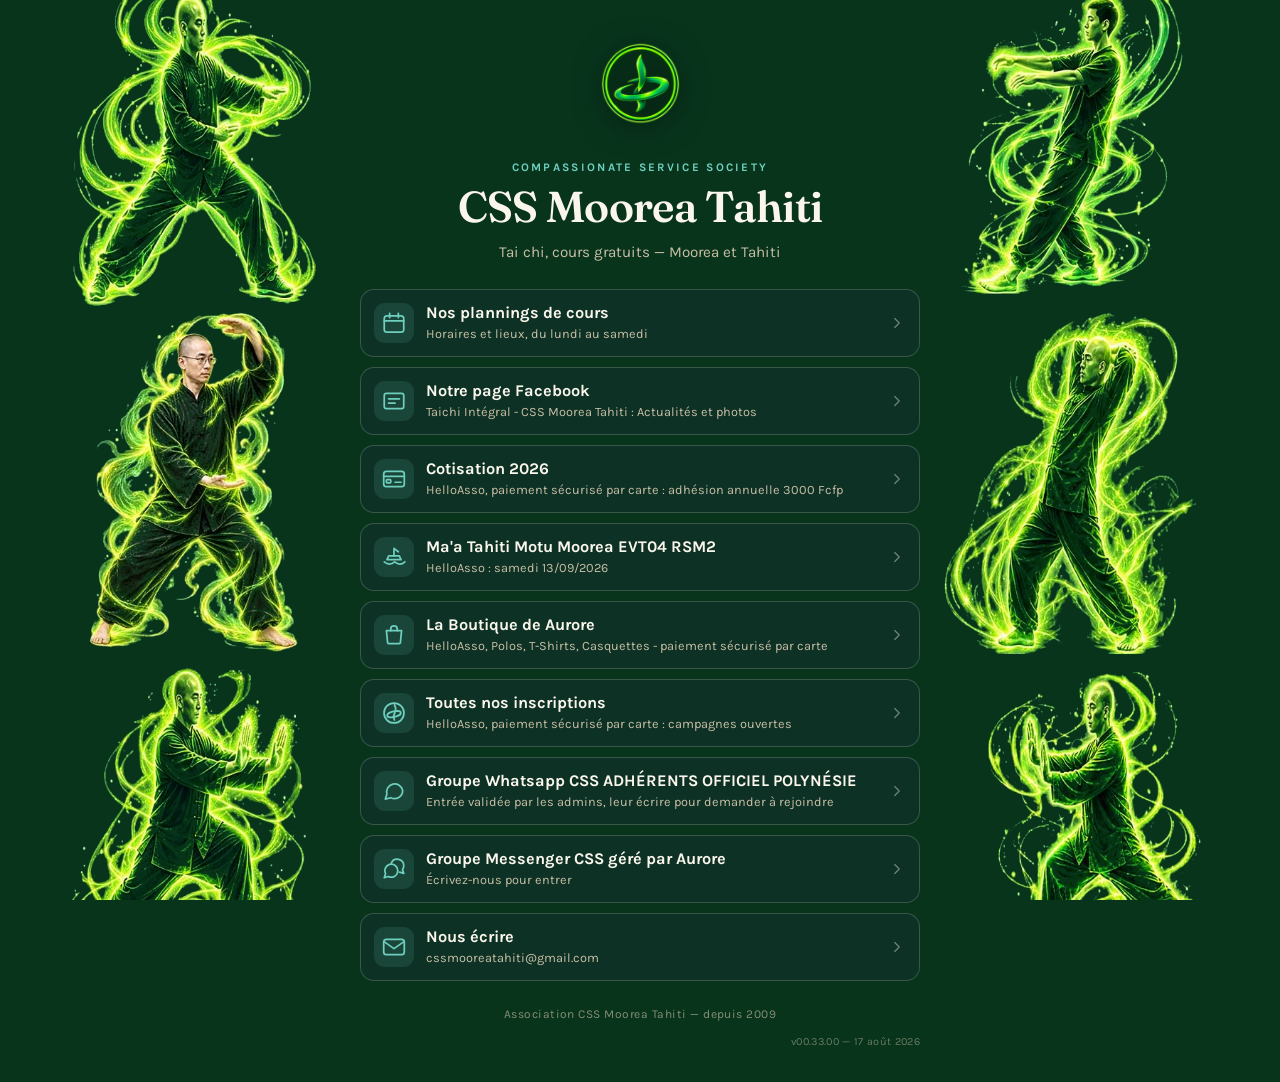
==== index.html @ 41373bb7 "Add files via upload" ====
<!DOCTYPE html>
<!-- index.html — portail CSS Moorea Tahiti — version 00.33.00 — 17 août 2026 -->
<html lang="fr">
<head>
<meta charset="utf-8">
<meta name="viewport" content="width=device-width, initial-scale=1">

<!-- Titre et description : c'est ce qui s'affiche quand quelqu'un colle
     l'adresse dans un message. Le nom du site internet n'y figure pas,
     conformément à la règle de cette page publique. -->
<title>CSS Moorea Tahiti — nos liens</title>
<meta name="description" content="Tai chi à Moorea et Tahiti : actualités, adhésion, événements et conversations de l'association.">

<!-- Polices auto-hébergées, aucun appel à un domaine tiers.
     Fraunces pour le titre : sérif contemporain à contraste doux, lu
     lentement, en accord avec la discipline. Karla pour le texte :
     grotesque à hauteur d'x généreuse, lisible en petit corps. -->
<!-- Aperçu affiché par Facebook, Messenger et WhatsApp quand l'adresse est
     collée dans un message. Ces valeurs sont écrites en dur, contrairement
     au reste des textes : les robots de ces plateformes lisent le HTML sans
     exécuter le JavaScript, un texte posé par liens.js ne serait jamais vu.
     L'adresse de l'image DOIT être absolue, une adresse relative n'est pas
     résolue par ces robots.
     L'image partage.jpg est neutre et publique : elle ne cite ni l'espace
     réservé ni le site de l'association, puisqu'un aperçu circule partout,
     y compris hors des adhérents. -->
<meta property="og:type" content="website">
<meta property="og:site_name" content="CSS Moorea Tahiti">
<meta property="og:locale" content="fr_FR">
<meta property="og:url" content="https://csstaichi.github.io/liens/">
<meta property="og:title" content="CSS Moorea Tahiti — nos liens">
<meta property="og:description" content="Tai chi, cours gratuits à Moorea et Tahiti. Actualités, adhésion, événements et conversations de l'association.">
<meta property="og:image" content="https://csstaichi.github.io/liens/assets/partage.jpg">
<meta property="og:image:width" content="1200">
<meta property="og:image:height" content="630">
<meta property="og:image:alt" content="Logo et nom de l'association CSS Moorea Tahiti">
<meta name="twitter:card" content="summary_large_image">
<meta name="twitter:title" content="CSS Moorea Tahiti — nos liens">
<meta name="twitter:description" content="Tai chi, cours gratuits à Moorea et Tahiti. Actualités, adhésion, événements et conversations de l'association.">
<meta name="twitter:image" content="https://csstaichi.github.io/liens/assets/partage.jpg">

<!-- Icône d'onglet et de raccourci sur l'écran d'accueil. -->
<link rel="icon" type="image/png" href="assets/logo.png">
<link rel="apple-touch-icon" href="assets/logo.png">

<link rel="stylesheet" href="assets/polices.css">
<link rel="stylesheet" href="styles.css">
</head>

<body>

<!-- Pavé 1 : l'image de fond, en position fixe derrière tout le reste. -->
<div class="fond"></div>

<!-- Pavé 2 : l'en-tête. Le logo de l'association est l'élément signature.
     Les attributs width et height sont posés pour que le navigateur
     réserve la place avant le chargement de l'image : sans eux, le titre
     saute vers le bas quand le logo arrive. -->
<header class="entete">

  <img class="logo" src="assets/logo.png" width="108" height="108"
       alt="Logo de l'association CSS Moorea Tahiti">

  <p class="sur-titre" data-dico="entete_sur_titre_public"></p>
  <h1 class="titre" data-dico="entete_titre"></h1>
  <p class="sous-titre" data-dico="entete_sous_titre_public"></p>
</header>

<!-- Pavé 3 : la pile de boutons. Vide dans le fichier : elle est remplie
     par liens.js à partir du jeu « publique ». -->
<main class="liens" id="liens"></main>

<!-- Pavé 4 : secours si JavaScript est désactivé. Un seul lien y est écrit
     en dur, celui de la page Facebook : c'est le point de contact de
     l'association et il ne révèle rien de réservé. -->
<noscript>
  <div class="secours">
    <span data-dico="alerte_sans_js">Cette page a besoin de JavaScript pour afficher les liens.</span><br>
    <span data-dico="alerte_sans_js_secours">Écrivez-nous sur notre page Facebook :</span><br>
    <a href="https://www.facebook.com/TaiChi.CSSMooreaTahiti">facebook.com/TaiChi.CSSMooreaTahiti</a>
  </div>
</noscript>

<!-- Pavé 5 : mention de pied de page. -->
<footer class="pied" data-dico="pied_mention"></footer>

<!-- Numéro de version, posé par liens.js depuis une valeur unique. -->
<p class="version" id="version"></p>

<!-- Pavé 6 : chargement du dictionnaire puis appel du jeu de cette page.
     Le nom du jeu est le seul réglage propre à ce fichier. -->
<script src="liens.js"></script>
<script>demarrer("publique");</script>

</body>
</html>
---- assets/polices.css ----
/* polices.css — portail CSS Moorea Tahiti — version 00.33.00 — 17 août 2026 */
/* =====================================================================
   polices.css — polices auto-hébergées
   ---------------------------------------------------------------------
   POURQUOI auto-hébergées et non appelées chez Google : la page est
   ouverte depuis Moorea et Tahiti, souvent en 4G. Un appel à un domaine
   tiers ajoute une résolution DNS et une négociation TLS avant le premier
   caractère affiché. Ici tout part du même serveur, et la page reste
   fidèle même si Google Fonts est injoignable.

   Sous-ensembles conservés : latin et latin-ext. Ils couvrent le français
   accentué et les caractères du reo tahiti. Le vietnamien a été écarté :
   il pesait sans servir.

   Karla est une police variable : un seul fichier porte les graisses 400
   à 700, d'où la plage déclarée en font-weight plutôt que deux fichiers.
   ===================================================================== */

/* Fraunces 600 — police de titre, latin étendu */
@font-face {
  font-family: 'Fraunces';
  font-style: normal;
  font-weight: 600;
  font-display: swap;
  src: url(polices/fraunces-600-latin-ext.woff2) format('woff2');
  unicode-range: U+0100-02BA, U+02BD-02C5, U+02C7-02CC, U+02CE-02D7, U+02DD-02FF, U+0304, U+0308, U+0329, U+1D00-1DBF, U+1E00-1E9F, U+1EF2-1EFF, U+2020, U+20A0-20AB, U+20AD-20C0, U+2113, U+2C60-2C7F, U+A720-A7FF;
}

/* Fraunces 600 — police de titre, latin de base */
@font-face {
  font-family: 'Fraunces';
  font-style: normal;
  font-weight: 600;
  font-display: swap;
  src: url(polices/fraunces-600-latin.woff2) format('woff2');
  unicode-range: U+0000-00FF, U+0131, U+0152-0153, U+02BB-02BC, U+02C6, U+02DA, U+02DC, U+0304, U+0308, U+0329, U+2000-206F, U+20AC, U+2122, U+2191, U+2193, U+2212, U+2215, U+FEFF, U+FFFD;
}

/* Karla variable 400–700 — police de texte, latin étendu */
@font-face {
  font-family: 'Karla';
  font-style: normal;
  font-weight: 400 700;
  font-display: swap;
  src: url(polices/karla-var-latin-ext.woff2) format('woff2');
  unicode-range: U+0100-02BA, U+02BD-02C5, U+02C7-02CC, U+02CE-02D7, U+02DD-02FF, U+0304, U+0308, U+0329, U+1D00-1DBF, U+1E00-1E9F, U+1EF2-1EFF, U+2020, U+20A0-20AB, U+20AD-20C0, U+2113, U+2C60-2C7F, U+A720-A7FF;
}

/* Karla variable 400–700 — police de texte, latin de base */
@font-face {
  font-family: 'Karla';
  font-style: normal;
  font-weight: 400 700;
  font-display: swap;
  src: url(polices/karla-var-latin.woff2) format('woff2');
  unicode-range: U+0000-00FF, U+0131, U+0152-0153, U+02BB-02BC, U+02C6, U+02DA, U+02DC, U+0304, U+0308, U+0329, U+2000-206F, U+20AC, U+2122, U+2191, U+2193, U+2212, U+2215, U+FEFF, U+FFFD;
}
---- styles.css ----
/* =====================================================================
   styles.css — portail de liens CSS Moorea Tahiti
   Version 00.33.00 — 17 août 2026
   ---------------------------------------------------------------------
   Feuille unique, partagee par index.html et adherents.html.
   Concue en priorite pour le telephone : c'est sur telephone que le lien
   sera ouvert, depuis Messenger, WhatsApp ou Facebook.
   Largeur de reference du controle de rendu : 360 px.
   ===================================================================== */


/* ---------------------------------------------------------------------
   SECTION 1 — jetons de couleur et de mesure
   Toutes les couleurs et toutes les distances du document sont declarees
   ici. Rien ailleurs ne doit contenir une valeur ecrite en dur.
   Direction retenue : eau du lagon a contre-jour. Vert d'encre pour le
   fond, turquoise pour l'accent, blanc tiare pour le texte. Le corail ne
   sert qu'a une chose : le trait du cercle de l'entete.
   --------------------------------------------------------------------- */
:root {
  --encre:        #0A1B18;   /* vert presque noir, fond et voile */
  --encre-douce:  #12312C;   /* meme famille, un cran plus clair */
  --lagon:        #0E6F66;   /* turquoise profond, bordures actives */
  --lagon-clair:  #6ECFBE;   /* turquoise clair, icones et fleches */
  --tiare:        #FAF6EC;   /* blanc casse, texte principal */
  --sable:        #C9BFA6;   /* beige, texte secondaire */
  --corail:       #D2564A;   /* accent unique, bordure du bloc de secours */
  --orange:       #E68C32;   /* état « en test », provisoire, à retirer */

  /* Couleur derrière les figurines. Redéfinie par la page ressources.
     Reprise du vert de l'image d'origine, 12-75-44, assombrie pour que le
     texte blanc reste lisible sans voile par-dessus. */
  --arriere-plan: #08341C;

  /* Seconde gamme, réservée à la page ressources. Elle sort du logo, dont
     l'anneau extérieur est bleu : le portail garde donc ses deux couleurs
     d'origine, le turquoise pour les accès de l'association, le bleu pour
     les contenus qui lui sont extérieurs. */
  --ciel:         #7FB6E8;   /* bleu clair, icônes et titres ressources */

  /* Habillage du bouton. Ces deux jetons existent pour que .lien ne porte
     pas ses couleurs en dur et reste redéfinissable. ILS DOIVENT RESTER
     DÉCLARÉS : sans eux, la règle border et la règle background de .lien
     deviennent invalides, et les boutons perdent fond et bordure. */
  --bouton-fond:  rgba(18, 49, 44, 0.62);
  --bouton-bord:  rgba(250, 246, 236, 0.18);

  /* Mesures. La hauteur de bouton est fixee a 68 px : au-dessus des 44 px
     recommandes pour le tactile, choisie plus haute parce qu'une partie des
     adherents sont ages et visent moins precisement. */
  /* Largeur de la colonne portee de 460 a 560 px a la 00.18.00.
     POURQUOI : « Groupe Whatsapp CSS Adherents OFFICIEL P.F. » fait
     43 caracteres et coupait apres « CSS », ce qui separait le nom du
     groupe en deux. A 460 px, le texte disposait de 342 px ; a 560 px il
     en a 442, mesure faite, et le titre tient sur une seule ligne. */
  --colonne:      560px;     /* largeur maximale de la colonne de contenu */
  --bouton-haut:  68px;
  --rayon:        14px;
  --marge:        18px;
}


/* ---------------------------------------------------------------------
   SECTION 2 — remise a plat et cadre general
   --------------------------------------------------------------------- */
* { box-sizing: border-box; margin: 0; padding: 0; }

html { -webkit-text-size-adjust: 100%; }

body {
  min-height: 100vh;
  min-height: 100dvh;                 /* evite le saut de barre d'URL mobile */
  font-family: "Karla", "Segoe UI", system-ui, sans-serif;
  color: var(--tiare);
  background: var(--arriere-plan);
  display: flex;
  flex-direction: column;
  align-items: center;
  padding: 28px var(--marge) 34px;
  overflow-x: hidden;
}


/* ---------------------------------------------------------------------
   SECTION 3 — l'image de fond, en deux calques superposes
   POURQUOI un element fixe plutot que background-attachment: fixed :
   iOS ignore purement et simplement background-attachment: fixed depuis
   des annees. Un div en position fixed derriere le contenu donne le meme
   resultat sur tous les telephones.
   Les deux calques sont, de bas en haut : l'image nette, puis le voile
   sombre. Il y avait un troisieme calque, une copie floue de l'image
   servant de filet de chargement, retire a la 00.09.00 sur demande.
   --------------------------------------------------------------------- */
.fond {
  position: fixed;
  inset: 0;
  z-index: -1;

  /* CALQUE 1 : l'arrière-plan, une couleur unie et rien d'autre.
     Jusqu'à la 00.16.00, le vert d'arrière-plan était CUIT dans le fichier
     image : figurines et fond ne formaient qu'un seul JPEG, il était donc
     impossible de changer l'un sans l'autre.
     Depuis la 00.17.00, les figurines sont détourées et livrées sur fond
     transparent. La couleur derrière elles est donc devenue un simple
     réglage, que chaque page peut redéfinir. */
  background-color: var(--arriere-plan);
}

/* CALQUE 1 : l'image nette. */
.fond::before {
  content: "";
  position: absolute;
  inset: 0;

  /* CALQUE 2 : les figurines seules, sur fond transparent.
     Détourage possible parce que le fond d'origine était parfaitement uni :
     mesuré à 12-75-44 sur 73,6 % des pixels, écart-type nul dans la bande
     centrale.
     Format WebP et non PNG : à qualité égale, 565 ko contre 3 167 ko.
     La bande centrale vide reste de 45 % de la largeur, le cadrage en
     largeur pleine est donc inchangé. */
  background-image: url("assets/figurines.webp");
  background-size: cover;
  background-position: center center;
}

/* Plus de calque de voile depuis la 00.17.00.
   Il assombrissait les figurines d'un tiers de noir. Il n'a plus lieu
   d'être : l'arrière-plan est maintenant une couleur choisie, assez
   sombre par elle-même pour que le texte blanc reste lisible, et les
   figurines gardent leur éclat d'origine. */


/* ---------------------------------------------------------------------
   SECTION 4 — en-tête
   L'élément signature est le logo de l'association, posé sur un disque
   clair qui lui rend le fond blanc pour lequel il a été dessiné.
   --------------------------------------------------------------------- */
.entete {
  width: 100%;
  max-width: var(--colonne);
  text-align: center;
  margin-bottom: 26px;
}

.logo {
  width: 116px;
  height: 116px;
  margin: 0 auto 16px;
  display: block;

  /* Plus de disque clair derrière le logo depuis la 00.15.00.
     POURQUOI il n'a plus lieu d'être : le logo néon porte son propre halo
     lumineux et son fond est entièrement transparent, mesuré sur le
     fichier. Le disque ajoutait deux zones blanches — la pastille et
     l'intérieur du cercle — qui écrasaient le halo au lieu de le servir. */

  /* Ombre portée douce, pour détacher le logo de l'image de fond sans
     ajouter de contour concurrent au cercle du dessin. */
  filter: drop-shadow(0 4px 14px rgba(0, 0, 0, 0.55));

  opacity: 0;
  animation: poser 0.7s cubic-bezier(0.22, 0.61, 0.36, 1) forwards;
}

@keyframes poser {
  from { opacity: 0; transform: translateY(8px) scale(0.94); }
  to   { opacity: 1; transform: translateY(0) scale(1); }
}

.sur-titre {
  font-size: 0.72rem;
  font-weight: 700;
  letter-spacing: 0.2em;
  text-transform: uppercase;
  color: var(--lagon-clair);
  margin-bottom: 10px;
}

.titre {
  font-family: "Fraunces", Georgia, serif;
  font-weight: 600;
  font-size: clamp(1.85rem, 8.5vw, 2.7rem);
  line-height: 1.08;
  letter-spacing: -0.015em;
}

.sous-titre {
  margin-top: 10px;
  font-size: 0.95rem;
  line-height: 1.45;
  color: var(--sable);
}


/* ---------------------------------------------------------------------
   SECTION 5 — la pile de boutons
   Un bouton = une ligne pleine largeur : icone, deux lignes de texte,
   chevron. Pleine largeur parce que c'est la cible la plus facile a
   atteindre au pouce, sur un ecran tenu d'une main.
   --------------------------------------------------------------------- */
.liens {
  width: 100%;
  max-width: var(--colonne);
  display: flex;
  flex-direction: column;
  gap: 10px;
}

.lien {
  display: flex;
  align-items: center;
  gap: 12px;
  min-height: var(--bouton-haut);
  padding: 12px 13px;
  border: 1px solid var(--bouton-bord);
  border-radius: var(--rayon);
  background: var(--bouton-fond);
  backdrop-filter: blur(7px);
  -webkit-backdrop-filter: blur(7px);
  color: var(--tiare);
  text-decoration: none;
  transition: border-color 0.18s ease, background 0.18s ease, transform 0.18s ease;

  /* Apparition en cascade : chaque bouton entre 60 ms apres le precedent.
     --rang est pose par liens.js, ce qui evite d'ecrire une regle par
     bouton et laisse le nombre de boutons libre. */
  opacity: 0;
  animation: monter 0.42s ease forwards;
  animation-delay: calc(0.22s + var(--rang) * 0.06s);
}

@keyframes monter {
  from { opacity: 0; transform: translateY(10px); }
  to   { opacity: 1; transform: translateY(0); }
}

.lien:hover,
.lien:focus-visible {
  border-color: var(--lagon-clair);
  background: rgba(14, 111, 102, 0.55);
  transform: translateY(-1px);
}

/* Le contour de focus reste visible au clavier : obligation d'accessibilite
   et confort reel pour qui navigue au clavier sur ordinateur. */
.lien:focus-visible {
  outline: 2px solid var(--lagon-clair);
  outline-offset: 3px;
}

.lien:active { transform: translateY(0); }

.lien-ico {
  flex: 0 0 40px;
  height: 40px;
  display: grid;
  place-items: center;
  border-radius: 11px;
  background: rgba(110, 207, 190, 0.13);
  color: var(--lagon-clair);
}

/* 26 px : taille reelle a laquelle les traces ont ete verifies. */
.ico { width: 26px; height: 26px; }

.lien-txt {
  flex: 1 1 auto;
  min-width: 0;               /* autorise la troncature propre du texte */
  display: flex;
  flex-direction: column;
  gap: 2px;
}

/* Le titre n'est plus contraint a une ligne.
   POURQUOI ce changement : ces boutons portent des titres d'oeuvres, qui
   appartiennent a leurs auteurs. Les raccourcir pour tenir sur une ligne
   revient a les alterer. La hauteur du bouton s'adapte, la pile perd un
   peu de regularite, c'est le prix d'un titre exact. */
.lien-libelle {
  font-size: 1.02rem;
  font-weight: 700;
  line-height: 1.25;
  /* Plus de text-wrap: balance depuis la 00.18.00. En cherchant a egaliser
     la longueur des lignes, il coupait « Groupe Whatsapp CSS » avant
     « Adherents OFFICIEL P.F. », separant le nom du groupe. La coupure
     normale, au dernier mot possible, est plus fidele au titre. */
}

.lien-precision {
  font-size: 0.795rem;
  line-height: 1.3;
  color: var(--sable);
}

.lien-fleche {
  flex: 0 0 18px;
  color: rgba(250, 246, 236, 0.42);
}

.lien-fleche svg { width: 18px; height: 18px; display: block; }


/* Intertitre de groupe, utilisé par la page ressources.
   Repris de l'habillage du sur-titre de l'en-tête pour que la page reste
   d'une seule pièce : même graisse, même interlettrage, même turquoise.
   La marge haute est nulle sur le premier titre, sinon la page démarrerait
   par un vide. */
.section {
  font-size: 0.72rem;
  font-weight: 700;
  letter-spacing: 0.2em;
  text-transform: uppercase;
  color: var(--lagon-clair);
  margin: 18px 0 2px 4px;

  opacity: 0;
  animation: monter 0.42s ease forwards;
  animation-delay: calc(0.22s + var(--rang) * 0.06s);
}

.section:first-child { margin-top: 0; }

/* Avertissement de bas de page, page ressources.
   Encadré discret : il doit se lire sans voler la vedette aux boutons. */
.avertissement {
  width: 100%;
  max-width: var(--colonne);
  margin-top: 24px;
  padding: 12px 14px;
  border: 1px solid rgba(250, 246, 236, 0.16);
  border-radius: var(--rayon);
  background: rgba(18, 49, 44, 0.5);
  font-size: 0.78rem;
  line-height: 1.45;
  color: var(--sable);
}


/* ---------------------------------------------------------------------
   SECTION 5 bis — habillage propre à la page ressources
   POURQUOI une seconde gamme de couleur : les deux listes se suivent sur
   la même page du site de l'association, l'une sous l'autre. Sans écart
   visuel, un lecteur croit lire une seule liste de vingt boutons. Le bleu
   dit « ces contenus ne sont pas à nous ».
   Tout passe par une classe posée sur le body : aucune règle existante
   n'est modifiée, les deux autres pages ne peuvent pas être affectées.
   --------------------------------------------------------------------- */
.ressources .lien:hover,
.ressources .lien:focus-visible {
  border-color: var(--ciel);
  background: rgba(22, 62, 96, 0.58);
}

.ressources .lien:focus-visible {
  outline-color: var(--ciel);
}

.ressources .lien-ico {
  background: rgba(127, 182, 232, 0.14);
  color: var(--ciel);
}

.ressources .sur-titre,
.ressources .section {
  color: var(--ciel);
}

/* Seul l'ARRIÈRE-PLAN change de couleur : les figurines restent vertes,
   puisqu'elles sont désormais un calque séparé.

   Fond clair #B6C870 depuis la 00.18.00, sur demande. Il impose de
   basculer le texte de l'en-tête en sombre : contrastes mesurés sur ce
   fond, le blanc cassé ne donne que 1,69 pour 1 et le beige 1,00 pour 1,
   très en dessous du seuil de lisibilité de 4,5. L'encre, elle, donne
   9,71 pour 1.
   Les boutons, eux, restent sombres à texte clair : leur fond propre est
   opaque, la couleur de la page ne les traverse pas. */
.ressources {
  --arriere-plan: #B6C870;

  /* Sur fond clair, un bouton translucide laisse passer le jaune-vert et
     vire à l'olive. Mesuré à l'écran : le fond des boutons, opaque à 62 %,
     donnait un gris-olive au lieu du bleu nuit voulu. On le rend presque
     opaque, ce qui rétablit le contraste avec le texte clair. */
  --bouton-fond:  rgba(10, 30, 48, 0.93);
  --bouton-bord:  rgba(10, 27, 24, 0.35);
}

.ressources .titre,
.ressources .sous-titre,
.ressources .sur-titre,
.ressources .section,
.ressources .pied,
.ressources .version {
  color: var(--encre);
}

/* Le logo porte un halo clair, invisible sur fond clair : on lui rend une
   ombre portée sombre pour qu'il garde ses contours. */
.ressources .logo {
  filter: drop-shadow(0 3px 10px rgba(10, 27, 24, 0.45));
}

.ressources .avertissement {
  background: rgba(10, 30, 48, 0.93);
  border-color: rgba(10, 27, 24, 0.35);
}


/* Bouton EN TEST. Marque temporaire, a retirer quand le lien est confirme.
   POURQUOI un mot et non un cadre colore : le cadre orange se confondait
   avec les bordures des autres boutons et ne disait pas ce qu'il
   signifiait. Un mot le dit. Il clignote en opacite, ce qui se voit
   reellement, alors que la version precedente n'animait qu'une ombre
   presque invisible : c'est pour cela qu'aucun clignotement n'etait
   percu. */
.lien-test {
  display: inline-block;
  margin-left: 8px;
  padding: 1px 6px;
  border: 1px solid var(--orange);
  border-radius: 5px;
  font-size: 0.62rem;
  font-weight: 700;
  letter-spacing: 0.1em;
  text-transform: uppercase;
  color: var(--orange);
  vertical-align: middle;
  animation: clignoter 1.4s ease-in-out infinite;
}

@keyframes clignoter {
  0%, 100% { opacity: 1; }
  50%      { opacity: 0.15; }
}


/* Mot « administrateur » de l'encadré, transformé en lien discret.
   Il clignote pour signaler qu'il est cliquable, sans être souligné ni
   coloré comme un lien ordinaire : l'encadré reste une phrase à lire. */
.lien-admin {
  color: inherit;
  text-decoration: none;
  border-bottom: 1px dotted rgba(110, 207, 190, 0.5);
  animation: pulser 1.8s ease-in-out infinite;
}

@keyframes pulser {
  0%, 100% { color: var(--sable); }
  50%      { color: var(--lagon-clair); }
}


/* Bandeau de gratuité, page plannings. Volontairement contrasté : c'est
   l'argument que l'association a à faire valoir, il doit se lire avant
   les horaires. */
.gratuit {
  display: inline-block;
  margin-top: 14px;
  padding: 6px 16px;
  border: 1px solid var(--lagon-clair);
  border-radius: 999px;
  font-size: 0.78rem;
  font-weight: 700;
  letter-spacing: 0.12em;
  text-transform: uppercase;
  color: var(--lagon-clair);
}


/* Message d'accès, page plannings.
   Encadré plein et non discret : c'est l'argument que les adhérents
   ignorent le plus souvent, il doit se lire avant les horaires et non
   après. Le turquoise le rattache aux fiches Tahiti sans les concurrencer,
   la barre de gauche lui donne le poids d'une affirmation. */
.acces-tous {
  width: 100%;
  max-width: var(--colonne);
  margin-bottom: 4px;
  padding: 13px 16px;
  border: 1px solid rgba(110, 207, 190, 0.35);
  border-left: 3px solid var(--lagon-clair);
  border-radius: var(--rayon);
  background: rgba(110, 207, 190, 0.10);
  font-size: 0.9rem;
  line-height: 1.5;
  color: var(--tiare);
}


/* ---------------------------------------------------------------------
   FICHES DE COURS, page plannings.
   Même boîte que les boutons, sans le comportement : pas de survol, pas
   de chevron, pas de curseur main. POURQUOI : ce sont des informations à
   lire, pas des liens. Leur donner l'apparence exacte d'un bouton
   tromperait le lecteur, qui cliquerait pour rien.
   Le liseré de gauche porte la couleur de l'île : turquoise pour Tahiti,
   bleu ciel pour Moorea. C'est le seul repère de couleur, il suffit à
   séparer les deux îles d'un coup d'oeil.
   --------------------------------------------------------------------- */
.fiche {
  width: 100%;
  max-width: var(--colonne);
  padding: 13px 16px;
  border: 1px solid var(--bouton-bord);
  border-left: 3px solid var(--lagon-clair);
  border-radius: var(--rayon);
  background: var(--bouton-fond);

  opacity: 0;
  animation: monter 0.42s ease forwards;
  animation-delay: calc(0.22s + var(--rang) * 0.06s);
}

.fiche--moorea { border-left-color: var(--ciel); }

.fiche-jour {
  font-size: 0.68rem;
  font-weight: 700;
  letter-spacing: 0.18em;
  text-transform: uppercase;
  color: var(--lagon-clair);
  margin-bottom: 4px;
}

.fiche--moorea .fiche-jour { color: var(--ciel); }

.fiche-commune {
  display: flex;
  align-items: center;
  gap: 7px;
  font-size: 1.06rem;
  font-weight: 700;
  line-height: 1.2;
  color: var(--tiare);
}

.fiche-ico { display: block; color: var(--lagon-clair); }
.fiche--moorea .fiche-ico { color: var(--ciel); }
.fiche-ico .ico { width: 17px; height: 17px; }

.fiche-lieu {
  font-size: 0.85rem;
  line-height: 1.35;
  color: var(--sable);
  margin-top: 2px;
}

/* L'horaire est l'information qu'on vient chercher : il est mis en avant
   plus que le lieu, qu'on ne relit qu'une fois. */
.fiche-horaire {
  font-size: 0.98rem;
  font-weight: 700;
  color: var(--tiare);
  margin-top: 7px;
}

/* Encadrants du cours. Une ligne par personne : nom, rôle, numéro.
   Liste et non paragraphe : on cherche UNE personne dans la liste, pas à
   lire une phrase. Le numéro est aligné à droite, c'est la colonne que
   l'oeil parcourt. */
.fiche-gens {
  list-style: none;
  margin-top: 9px;
  padding-top: 8px;
  border-top: 1px solid rgba(250, 246, 236, 0.10);
}

.fiche-gens li {
  display: flex;
  flex-wrap: wrap;
  align-items: baseline;
  gap: 4px 8px;
  padding: 3px 0;
}

.gens-nom {
  font-size: 0.83rem;
  font-weight: 700;
  color: var(--sable);
}

.gens-role {
  flex: 1 1 auto;
  font-size: 0.74rem;
  color: rgba(201, 191, 166, 0.62);
}

/* Le numéro touche la même cible tactile que les boutons : il est
   volontairement large et espacé, pour être atteint au pouce. */
.gens-tel {
  flex: 0 0 auto;
  padding: 2px 8px;
  border: 1px solid rgba(110, 207, 190, 0.35);
  border-radius: 6px;
  font-size: 0.79rem;
  font-weight: 700;
  color: var(--lagon-clair);
  text-decoration: none;
  white-space: nowrap;
}

.fiche--moorea .gens-tel {
  border-color: rgba(127, 182, 232, 0.35);
  color: var(--ciel);
}

/* Numéro de téléphone appelable. */
.lien-tel {
  color: var(--lagon-clair);
  text-decoration: none;
  border-bottom: 1px dotted var(--lagon-clair);
  font-weight: 700;
}


/* Encadré « Rejoindre nos conversations », page adhérents.
   Même habillage que l'avertissement de la page ressources, pour rester
   d'une seule pièce, avec un titre en tête. */
.demande {
  width: 100%;
  max-width: var(--colonne);
  margin-top: 22px;
  padding: 14px 16px;
  border: 1px solid rgba(250, 246, 236, 0.16);
  border-radius: var(--rayon);
  background: rgba(18, 49, 44, 0.5);
}

.demande-titre {
  font-size: 0.72rem;
  font-weight: 700;
  letter-spacing: 0.2em;
  text-transform: uppercase;
  color: var(--lagon-clair);
  margin-bottom: 8px;
}

.demande p {
  font-size: 0.82rem;
  line-height: 1.5;
  color: var(--sable);
}

/* Les deux consignes sont détachées du texte d'introduction par un léger
   retrait et une puce, pour qu'on voie d'un coup d'oeil qu'il y en a deux
   et non une seule. */
.demande-ligne {
  margin-top: 8px;
  padding-left: 14px;
  position: relative;
}

.demande-ligne::before {
  content: "";
  position: absolute;
  left: 0;
  top: 0.55em;
  width: 5px;
  height: 5px;
  border-radius: 50%;
  background: var(--lagon-clair);
}

/* Repère de version, en bas à droite.
   Volontairement peu contrasté : il sert au suivi des mises à jour, pas à
   la lecture courante. */
.version {
  width: 100%;
  max-width: var(--colonne);
  margin-top: 14px;
  text-align: right;
  font-size: 0.68rem;
  letter-spacing: 0.03em;
  color: rgba(201, 191, 166, 0.5);
}


/* ---------------------------------------------------------------------
   SECTION 5 ter — LIVRE DE CONDOLEANCES
   Registre volontairement sobre : pas de turquoise vif, pas de
   clignotement, pas d'apparition en cascade rapide. Le fond bascule au
   noir d'encre et les figurines sont fortement atténuées : elles restent
   présentes, comme un souvenir, sans occuper l'écran.
   --------------------------------------------------------------------- */
body.condoleances {
  --arriere-plan: #0A1512;
  --bouton-fond:  rgba(18, 30, 28, 0.78);
  --bouton-bord:  rgba(250, 246, 236, 0.13);
}

/* Les figurines s'effacent presque : leur éclat vert n'a pas sa place
   ici, mais les faire disparaître couperait la page du reste du site. */
.condoleances .fond::before { opacity: 0.16; }

.condoleances .sur-titre { color: var(--sable); }

/* Mot d'introduction, en tête du registre. */
.condo-intro {
  width: 100%;
  max-width: var(--colonne);
  padding: 15px 18px;
  border-left: 3px solid rgba(201, 191, 166, 0.4);
  font-size: 0.95rem;
  line-height: 1.6;
  color: var(--tiare);
}

/* Veillée et obsèques : un encadré factuel, séparé des messages. */
.condo-dates {
  width: 100%;
  max-width: var(--colonne);
  margin-top: 16px;
  padding: 13px 16px;
  border: 1px solid var(--bouton-bord);
  border-radius: var(--rayon);
  background: var(--bouton-fond);
  font-size: 0.86rem;
  line-height: 1.55;
  color: var(--sable);
}

.condo-dates .demande-titre { color: var(--sable); }

/* Compteur de messages. */
/* Compteur de messages. Opacite portee de 0.60 a 0.75 : mesuree a
   4,35:1 sur le fond de page, elle passe a 5,63:1. */
.condo-compteur {
  width: 100%;
  max-width: var(--colonne);
  margin: 26px 0 2px;
  font-size: 0.7rem;
  font-weight: 700;
  letter-spacing: 0.18em;
  text-transform: uppercase;
  color: rgba(201, 191, 166, 0.75);
}

/* Un message signé. Le motif est posé en filigrane dans l'angle, assez
   discret pour ne pas concurrencer le texte. */
.mot {
  width: 100%;
  max-width: var(--colonne);
  position: relative;
  padding: 16px 18px 14px;
  border: 1px solid var(--bouton-bord);
  border-radius: var(--rayon);
  background: var(--bouton-fond);

  opacity: 0;
  animation: monter 0.5s ease forwards;
  animation-delay: calc(0.15s + var(--rang) * 0.05s);
}

.mot-motif {
  position: absolute;
  top: 14px;
  right: 16px;
  color: rgba(201, 191, 166, 0.28);
}

.mot-motif .ico { width: 34px; height: 34px; }

/* Motif en image dans l'angle d'une carte. Une image ne prend pas la
   couleur du texte : son attenuation passe donc par l'opacite, la ou les
   tracés utilisaient une couleur transparente. 0.62 mesure a l'oeil comme
   le filigrane des tracés, sans faire disparaitre les petales. */
.mot-motif .motif-img {
  display: block;
  width: 40px;
  height: 40px;
  object-fit: contain;
  opacity: 0.62;
}

.mot-texte {
  font-size: 0.94rem;
  line-height: 1.6;
  color: var(--tiare);
  padding-right: 50px;
}

/* Bouton de modification, pose en bas de chaque carte. Discret au repos :
   il ne doit pas concurrencer le message qu'il surmonte. */
.mot-modifier {
  margin-top: 10px;
  padding: 6px 12px;
  min-height: 34px;
  border: 1px solid rgba(250, 246, 236, 0.16);
  border-radius: 9px;
  background: transparent;
  color: rgba(201, 191, 166, 0.85);
  font-family: inherit;
  font-size: 0.74rem;
  letter-spacing: 0.04em;
  cursor: pointer;
  transition: border-color 0.15s ease, color 0.15s ease;
}

.mot-modifier:hover,
.mot-modifier:focus-visible {
  border-color: var(--sable);
  color: var(--tiare);
}

.mot-signe {
  margin-top: 10px;
  padding-top: 9px;
  border-top: 1px solid rgba(250, 246, 236, 0.08);
  display: flex;
  flex-wrap: wrap;
  gap: 4px 10px;
  align-items: baseline;
}

.mot-nom {
  flex: 1 1 auto;
  font-size: 0.85rem;
  font-weight: 700;
  color: var(--sable);
}

/* Date du message. Opacite portee de 0.50 a 0.78 et taille de 0.72 a
   0.76 rem a la 00.28.00. POURQUOI : mesure du contraste sur le fond reel
   de la carte, #101C1A. A 0.50 le rapport valait 3,34:1, sous le seuil de
   4,5:1 exige pour un texte de cette taille. A 0.78 il vaut 6,27:1. */
.mot-date {
  font-size: 0.76rem;
  color: rgba(201, 191, 166, 0.78);
}

.mot-attente {
  width: 100%;
  max-width: var(--colonne);
  padding: 18px;
  text-align: center;
  font-size: 0.86rem;
  color: rgba(201, 191, 166, 0.65);
}

/* --- Formulaire de dépôt ------------------------------------------- */
.condo-form {
  width: 100%;
  max-width: var(--colonne);
  margin-top: 28px;
  padding: 18px;
  border: 1px solid var(--bouton-bord);
  border-radius: var(--rayon);
  background: var(--bouton-fond);
}

.condo-form p { font-size: 0.84rem; line-height: 1.5; color: var(--sable); }

.champ { margin-top: 14px; }

/* Mention du caractere facultatif des deux champs de nom. Contraste
   mesure a 5,90:1 sur le fond du formulaire. */
.champ-aide {
  margin-top: 6px;
  font-size: 0.75rem;
  line-height: 1.45;
  color: rgba(201, 191, 166, 0.75);
}

.champ label {
  display: block;
  font-size: 0.72rem;
  font-weight: 700;
  letter-spacing: 0.12em;
  text-transform: uppercase;
  color: rgba(201, 191, 166, 0.75);
  margin-bottom: 5px;
}

/* Taille de police à 16 px minimum : en dessous, iOS agrandit la page
   dès qu'on touche le champ, et ne la réduit plus ensuite. */
.champ input[type="text"],
.champ textarea {
  width: 100%;
  padding: 11px 13px;
  border: 1px solid rgba(250, 246, 236, 0.18);
  border-radius: 10px;
  background: rgba(10, 21, 18, 0.7);
  color: var(--tiare);
  font-family: inherit;
  font-size: 1rem;
  line-height: 1.5;
}

.champ textarea { min-height: 120px; resize: vertical; }

.champ input:focus, .champ textarea:focus {
  outline: 2px solid var(--lagon-clair);
  outline-offset: 1px;
  border-color: transparent;
}

/* Champ piège. Masqué sans display:none : certains robots ignorent les
   champs cachés de cette façon, mais suivent celle-ci. */
.piege {
  position: absolute;
  left: -9999px;
  width: 1px;
  height: 1px;
  overflow: hidden;
}

/* Choix du motif. Grille, et non ligne souple : les six vignettes
   doivent garder la MEME largeur, sinon « Chrysanthème » etire sa tuile
   et casse l'alignement des autres.

   TROIS colonnes, a toutes les largeurs, donc deux rangs de trois,
   toujours pleins.
   POURQUOI ce chiffre est ecrit en dur, et non laisse a un remplissage
   automatique : le remplissage automatique posait autant de colonnes que
   la place le permettait, et donnait CINQ tuiles sur le premier rang et
   une seule, orpheline, sur le second. Defaut constate a l'ecran a la
   00.29.00.
   POURQUOI pas six colonnes sur grand ecran : la colonne du formulaire
   est plafonnee a 560 px, sa zone utile a 524 px. Six tuiles y feraient
   80,7 px, mesure faite, alors que le libelle « Chrysanthème » en fait
   73,3 px dans la police du site. Sept pixels de marge, c'est trop peu.
   A trois colonnes, la tuile mesure 72 px sur un petit telephone et
   169 px sur ordinateur. Verifie a onze largeurs, de 320 a 1600 px :
   toujours deux rangs de trois, aucun libelle tronque. */
.motifs {
  display: grid;
  grid-template-columns: repeat(3, 1fr);
  gap: 8px;
}

.motif { cursor: pointer; }
.motif input { position: absolute; opacity: 0; width: 0; height: 0; }

/* La tuile porte desormais le dessin ET son nom : c'est elle qui recoit
   la bordure et l'etat coche, et non plus le seul carre du dessin. */
.motif-dessin {
  display: grid;
  place-items: center;
  gap: 4px;
  width: 100%;
  min-height: 98px;
  padding: 10px 4px 8px;
  border: 1px solid rgba(250, 246, 236, 0.16);
  border-radius: 11px;
  color: rgba(201, 191, 166, 0.78);
  transition: border-color 0.15s ease, color 0.15s ease, background 0.15s ease;
}

/* Dessin porte de 24 a 56 px : c'est la raison d'etre de la refonte, six
   motifs au lieu de douze pour que chacun soit reellement lisible.
   Les motifs proposes sont des images ; « sans » reste un trace, mais il
   n'est jamais propose, donc jamais rendu ici. */
.motif-dessin .ico { width: 56px; height: 56px; }

.motif-dessin .motif-img {
  display: block;
  width: 56px;
  height: 56px;
  object-fit: contain;
  opacity: 0.82;
  transition: opacity 0.15s ease;
}

/* Une image ne change pas de couleur quand elle est cochee : c'est son
   opacite pleine, plus la bordure de la tuile, qui signalent le choix. */
.motif input:checked + .motif-dessin .motif-img { opacity: 1; }

/* Nom du motif, place SOUS le dessin, a l'interieur de la tuile.
   Les trois remises a zero ne sont pas decoratives : .motif est un
   <label>, et la regle « .champ label » du formulaire lui impose des
   majuscules, un interlettrage de 0.12em et une graisse 700. Applique
   ici, cela faisait deborder « CHRYSANTHÈME » hors de sa tuile. */
.motif-nom {
  display: block;
  font-size: 0.69rem;
  font-weight: 500;
  line-height: 1.2;
  text-align: center;
  text-transform: none;
  letter-spacing: 0.01em;
  margin-bottom: 0;
}

.motif input:checked + .motif-dessin {
  border-color: var(--sable);
  background: rgba(201, 191, 166, 0.12);
  color: var(--tiare);
}

.motif input:focus-visible + .motif-dessin {
  outline: 2px solid var(--lagon-clair);
  outline-offset: 2px;
}

.bouton-envoi {
  width: 100%;
  min-height: 52px;
  margin-top: 16px;
  border: 1px solid var(--sable);
  border-radius: var(--rayon);
  background: rgba(201, 191, 166, 0.12);
  color: var(--tiare);
  font-family: inherit;
  font-size: 1rem;
  font-weight: 700;
  cursor: pointer;
}

.bouton-envoi:disabled { opacity: 0.5; cursor: default; }

.etat { margin-top: 10px; font-size: 0.84rem; min-height: 1.2em; }
.etat--merci  { color: var(--lagon-clair); }
.etat--erreur { color: var(--corail); }


/* ---------------------------------------------------------------------
   SECTION 6 — pied de page et secours sans JavaScript
   --------------------------------------------------------------------- */
.pied {
  width: 100%;
  max-width: var(--colonne);
  margin-top: 26px;
  text-align: center;
  font-size: 0.75rem;
  letter-spacing: 0.04em;
  color: rgba(201, 191, 166, 0.65);
}

.secours {
  width: 100%;
  max-width: var(--colonne);
  padding: 16px;
  border: 1px solid var(--corail);
  border-radius: var(--rayon);
  font-size: 0.9rem;
  line-height: 1.5;
  text-align: center;
}

.secours a { color: var(--lagon-clair); }


/* ---------------------------------------------------------------------
   SECTION 7 — mouvement reduit
   Un adherent qui a demande la reduction des animations dans son systeme
   ne doit voir aucun mouvement : le cercle est deja trace, les boutons
   sont deja en place.
   --------------------------------------------------------------------- */
@media (prefers-reduced-motion: reduce) {
  .logo { animation: none; opacity: 1; }
  .lien, .section, .fiche, .mot { animation: none; opacity: 1; }
  .lien-test { animation: none; opacity: 1; }
  .lien-admin { animation: none; color: var(--lagon-clair); }
  .lien:hover, .lien:focus-visible { transform: none; }
}


/* ---------------------------------------------------------------------
   SECTION 5 quater — MODIFICATION D'UN MESSAGE DEJA DEPOSE
   Le formulaire est le meme, seul son habillage change. Une bordure sable
   signale sans equivoque qu'on n'est plus en train d'ecrire un message
   neuf : sans ce repere, quelqu'un pourrait ecraser le message d'un autre
   en croyant deposer le sien.
   --------------------------------------------------------------------- */
.condo-form--modif {
  border-color: var(--sable);
  box-shadow: inset 0 0 0 1px rgba(201, 191, 166, 0.25);
}

.bouton-annuler {
  width: 100%;
  min-height: 44px;
  margin-top: 10px;
  border: 1px solid rgba(250, 246, 236, 0.18);
  border-radius: var(--rayon);
  background: transparent;
  color: rgba(201, 191, 166, 0.85);
  font-family: inherit;
  font-size: 0.9rem;
  cursor: pointer;
}

.bouton-annuler:hover,
.bouton-annuler:focus-visible {
  border-color: var(--sable);
  color: var(--tiare);
}

/* hidden doit l'emporter sur l'affichage en bloc du bouton. */
.bouton-annuler[hidden] { display: none; }
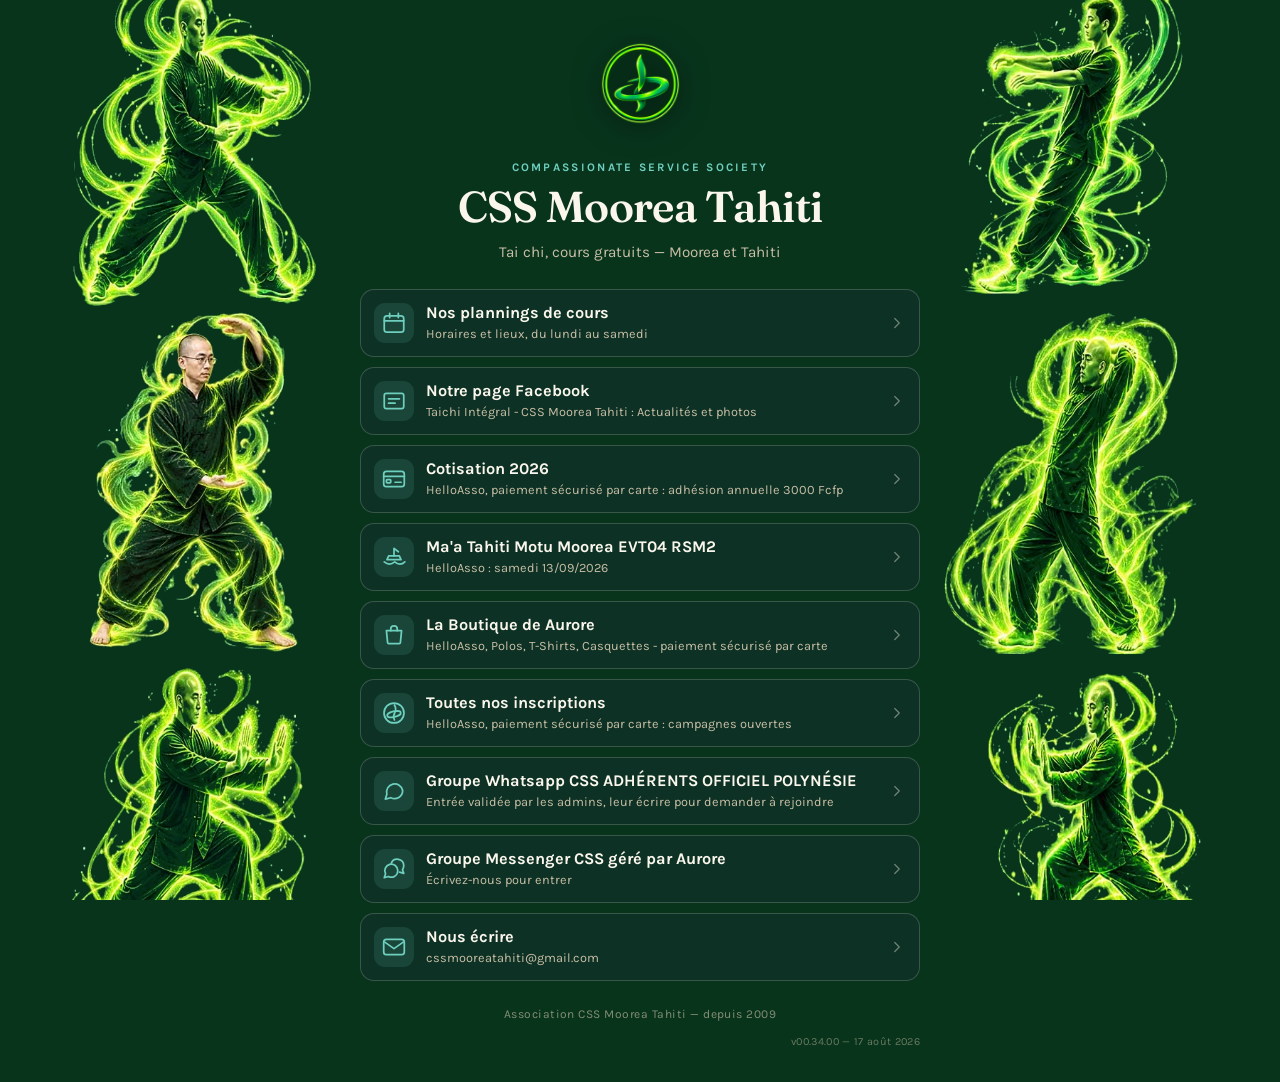
==== commit 70086289: "Add files via upload" ====
--- a/index.html
+++ b/index.html
@@ -1,5 +1,5 @@
 <!DOCTYPE html>
-<!-- index.html — portail CSS Moorea Tahiti — version 00.33.00 — 17 août 2026 -->
+<!-- index.html — portail CSS Moorea Tahiti — version 00.34.00 — 17 août 2026 -->
 <html lang="fr">
 <head>
 <meta charset="utf-8">
--- a/assets/polices.css
+++ b/assets/polices.css
@@ -1,4 +1,4 @@
-/* polices.css — portail CSS Moorea Tahiti — version 00.33.00 — 17 août 2026 */
+/* polices.css — portail CSS Moorea Tahiti — version 00.34.00 — 17 août 2026 */
 /* =====================================================================
    polices.css — polices auto-hébergées
    ---------------------------------------------------------------------
--- a/styles.css
+++ b/styles.css
@@ -1,6 +1,6 @@
 /* =====================================================================
    styles.css — portail de liens CSS Moorea Tahiti
-   Version 00.33.00 — 17 août 2026
+   Version 00.34.00 — 17 août 2026
    ---------------------------------------------------------------------
    Feuille unique, partagee par index.html et adherents.html.
    Concue en priorite pour le telephone : c'est sur telephone que le lien
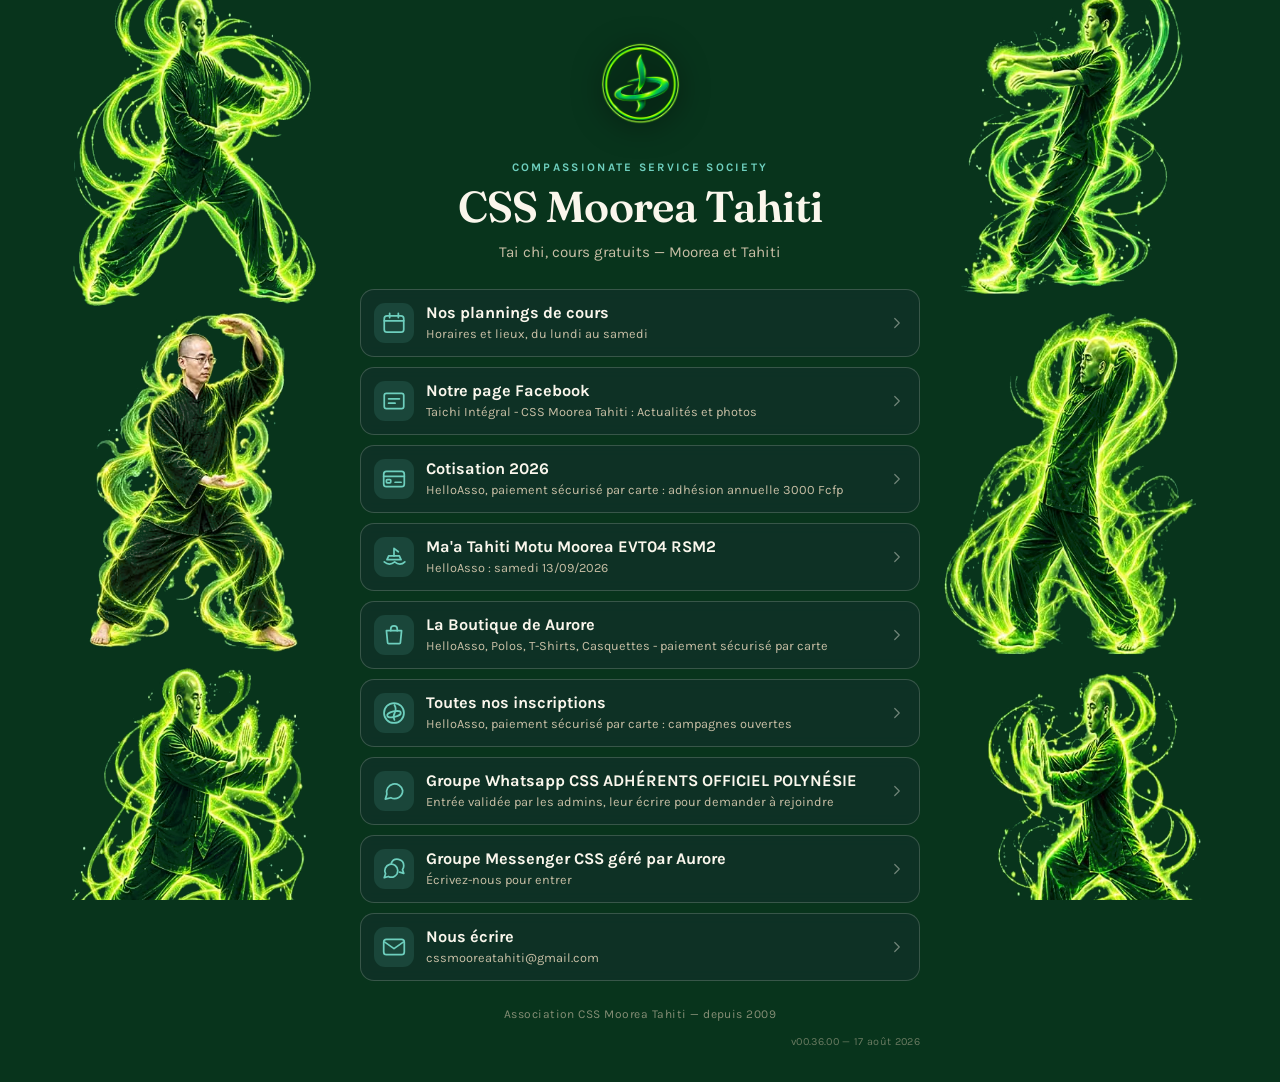
==== commit ffc8bed9: "Add files via upload" ====
--- a/index.html
+++ b/index.html
@@ -1,5 +1,5 @@
 <!DOCTYPE html>
-<!-- index.html — portail CSS Moorea Tahiti — version 00.34.00 — 17 août 2026 -->
+<!-- index.html — portail CSS Moorea Tahiti — version 00.36.00 — 17 août 2026 -->
 <html lang="fr">
 <head>
 <meta charset="utf-8">
--- a/assets/polices.css
+++ b/assets/polices.css
@@ -1,4 +1,4 @@
-/* polices.css — portail CSS Moorea Tahiti — version 00.34.00 — 17 août 2026 */
+/* polices.css — portail CSS Moorea Tahiti — version 00.36.00 — 17 août 2026 */
 /* =====================================================================
    polices.css — polices auto-hébergées
    ---------------------------------------------------------------------
--- a/styles.css
+++ b/styles.css
@@ -1,6 +1,6 @@
 /* =====================================================================
    styles.css — portail de liens CSS Moorea Tahiti
-   Version 00.34.00 — 17 août 2026
+   Version 00.36.00 — 17 août 2026
    ---------------------------------------------------------------------
    Feuille unique, partagee par index.html et adherents.html.
    Concue en priorite pour le telephone : c'est sur telephone que le lien
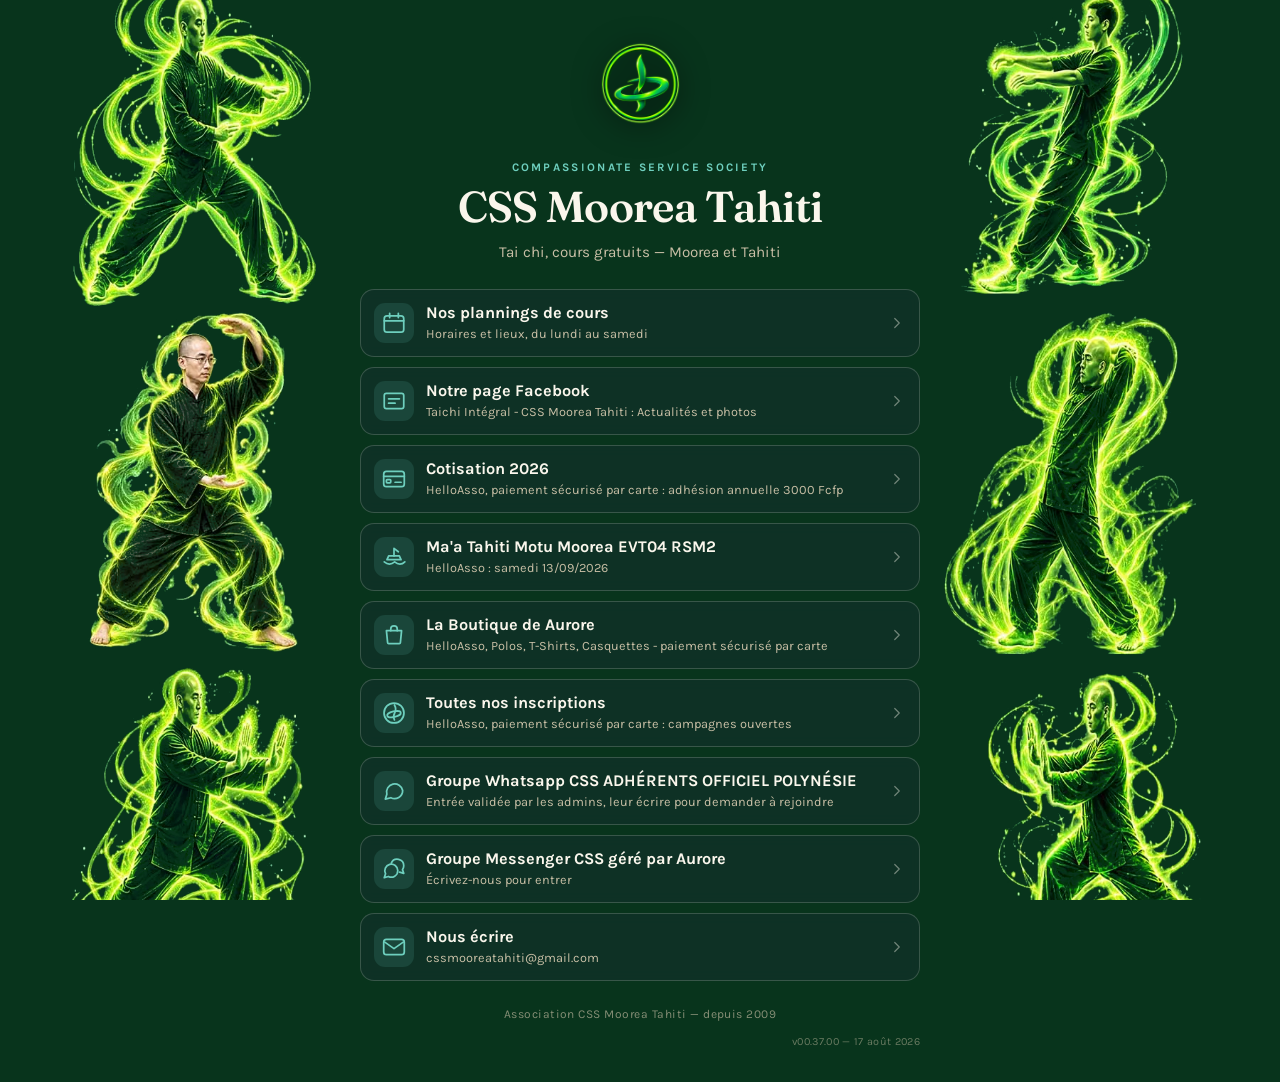
==== commit 3febbfcd: "Add files via upload" ====
--- a/index.html
+++ b/index.html
@@ -1,5 +1,5 @@
 <!DOCTYPE html>
-<!-- index.html — portail CSS Moorea Tahiti — version 00.36.00 — 17 août 2026 -->
+<!-- index.html — portail CSS Moorea Tahiti — version 00.37.00 — 17 août 2026 -->
 <html lang="fr">
 <head>
 <meta charset="utf-8">
@@ -21,7 +21,7 @@
      exécuter le JavaScript, un texte posé par liens.js ne serait jamais vu.
      L'adresse de l'image DOIT être absolue, une adresse relative n'est pas
      résolue par ces robots.
-     L'image partage.jpg est neutre et publique : elle ne cite ni l'espace
+     L'image partage-00.37.00.jpg est neutre et publique : elle ne cite ni l'espace
      réservé ni le site de l'association, puisqu'un aperçu circule partout,
      y compris hors des adhérents. -->
 <meta property="og:type" content="website">
@@ -30,14 +30,14 @@
 <meta property="og:url" content="https://csstaichi.github.io/liens/">
 <meta property="og:title" content="CSS Moorea Tahiti — nos liens">
 <meta property="og:description" content="Tai chi, cours gratuits à Moorea et Tahiti. Actualités, adhésion, événements et conversations de l'association.">
-<meta property="og:image" content="https://csstaichi.github.io/liens/assets/partage.jpg">
+<meta property="og:image" content="https://csstaichi.github.io/liens/assets/partage-00.37.00.jpg">
 <meta property="og:image:width" content="1200">
 <meta property="og:image:height" content="630">
-<meta property="og:image:alt" content="Logo et nom de l'association CSS Moorea Tahiti">
+<meta property="og:image:alt" content="La pile des boutons du portail : plannings, page Facebook, cotisation, boutique et inscriptions">
 <meta name="twitter:card" content="summary_large_image">
 <meta name="twitter:title" content="CSS Moorea Tahiti — nos liens">
 <meta name="twitter:description" content="Tai chi, cours gratuits à Moorea et Tahiti. Actualités, adhésion, événements et conversations de l'association.">
-<meta name="twitter:image" content="https://csstaichi.github.io/liens/assets/partage.jpg">
+<meta name="twitter:image" content="https://csstaichi.github.io/liens/assets/partage-00.37.00.jpg">
 
 <!-- Icône d'onglet et de raccourci sur l'écran d'accueil. -->
 <link rel="icon" type="image/png" href="assets/logo.png">
--- a/assets/polices.css
+++ b/assets/polices.css
@@ -1,4 +1,4 @@
-/* polices.css — portail CSS Moorea Tahiti — version 00.36.00 — 17 août 2026 */
+/* polices.css — portail CSS Moorea Tahiti — version 00.37.00 — 17 août 2026 */
 /* =====================================================================
    polices.css — polices auto-hébergées
    ---------------------------------------------------------------------
--- a/styles.css
+++ b/styles.css
@@ -1,6 +1,6 @@
 /* =====================================================================
    styles.css — portail de liens CSS Moorea Tahiti
-   Version 00.36.00 — 17 août 2026
+   Version 00.37.00 — 17 août 2026
    ---------------------------------------------------------------------
    Feuille unique, partagee par index.html et adherents.html.
    Concue en priorite pour le telephone : c'est sur telephone que le lien
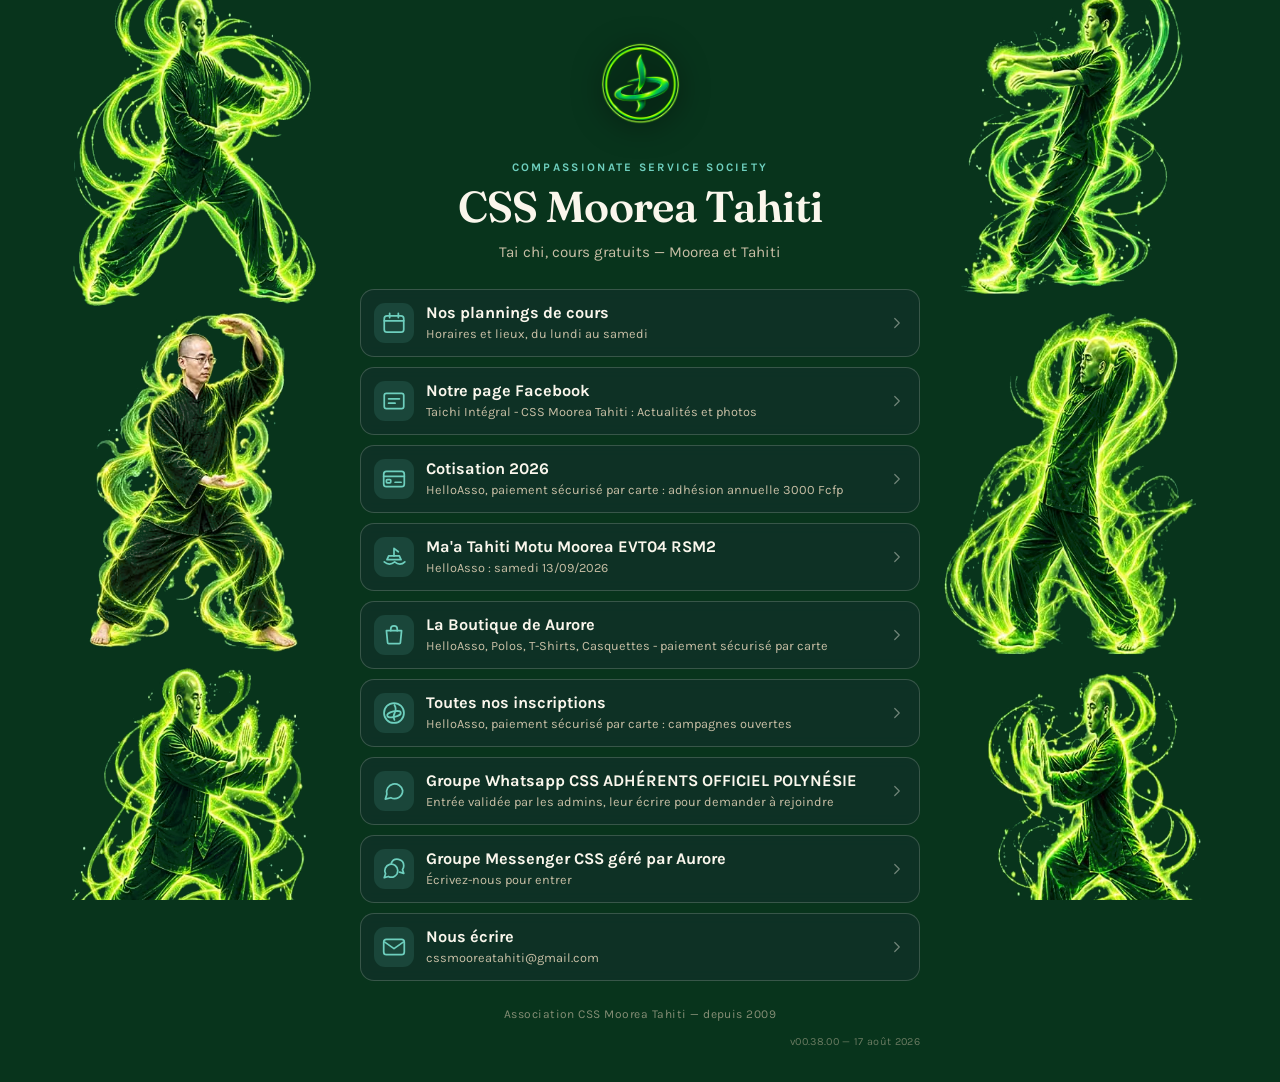
==== commit 9fafc704: "Add files via upload" ====
--- a/index.html
+++ b/index.html
@@ -1,5 +1,5 @@
 <!DOCTYPE html>
-<!-- index.html — portail CSS Moorea Tahiti — version 00.37.00 — 17 août 2026 -->
+<!-- index.html — portail CSS Moorea Tahiti — version 00.38.00 — 17 août 2026 -->
 <html lang="fr">
 <head>
 <meta charset="utf-8">
@@ -21,7 +21,7 @@
      exécuter le JavaScript, un texte posé par liens.js ne serait jamais vu.
      L'adresse de l'image DOIT être absolue, une adresse relative n'est pas
      résolue par ces robots.
-     L'image partage-00.37.00.jpg est neutre et publique : elle ne cite ni l'espace
+     L'image partage-00.38.00.jpg est neutre et publique : elle ne cite ni l'espace
      réservé ni le site de l'association, puisqu'un aperçu circule partout,
      y compris hors des adhérents. -->
 <meta property="og:type" content="website">
@@ -30,14 +30,14 @@
 <meta property="og:url" content="https://csstaichi.github.io/liens/">
 <meta property="og:title" content="CSS Moorea Tahiti — nos liens">
 <meta property="og:description" content="Tai chi, cours gratuits à Moorea et Tahiti. Actualités, adhésion, événements et conversations de l'association.">
-<meta property="og:image" content="https://csstaichi.github.io/liens/assets/partage-00.37.00.jpg">
+<meta property="og:image" content="https://csstaichi.github.io/liens/assets/partage-00.38.00.jpg">
 <meta property="og:image:width" content="1200">
 <meta property="og:image:height" content="630">
 <meta property="og:image:alt" content="La pile des boutons du portail : plannings, page Facebook, cotisation, boutique et inscriptions">
 <meta name="twitter:card" content="summary_large_image">
 <meta name="twitter:title" content="CSS Moorea Tahiti — nos liens">
 <meta name="twitter:description" content="Tai chi, cours gratuits à Moorea et Tahiti. Actualités, adhésion, événements et conversations de l'association.">
-<meta name="twitter:image" content="https://csstaichi.github.io/liens/assets/partage-00.37.00.jpg">
+<meta name="twitter:image" content="https://csstaichi.github.io/liens/assets/partage-00.38.00.jpg">
 
 <!-- Icône d'onglet et de raccourci sur l'écran d'accueil. -->
 <link rel="icon" type="image/png" href="assets/logo.png">
--- a/assets/polices.css
+++ b/assets/polices.css
@@ -1,4 +1,4 @@
-/* polices.css — portail CSS Moorea Tahiti — version 00.37.00 — 17 août 2026 */
+/* polices.css — portail CSS Moorea Tahiti — version 00.38.00 — 17 août 2026 */
 /* =====================================================================
    polices.css — polices auto-hébergées
    ---------------------------------------------------------------------
--- a/styles.css
+++ b/styles.css
@@ -1,6 +1,6 @@
 /* =====================================================================
    styles.css — portail de liens CSS Moorea Tahiti
-   Version 00.37.00 — 17 août 2026
+   Version 00.38.00 — 17 août 2026
    ---------------------------------------------------------------------
    Feuille unique, partagee par index.html et adherents.html.
    Concue en priorite pour le telephone : c'est sur telephone que le lien
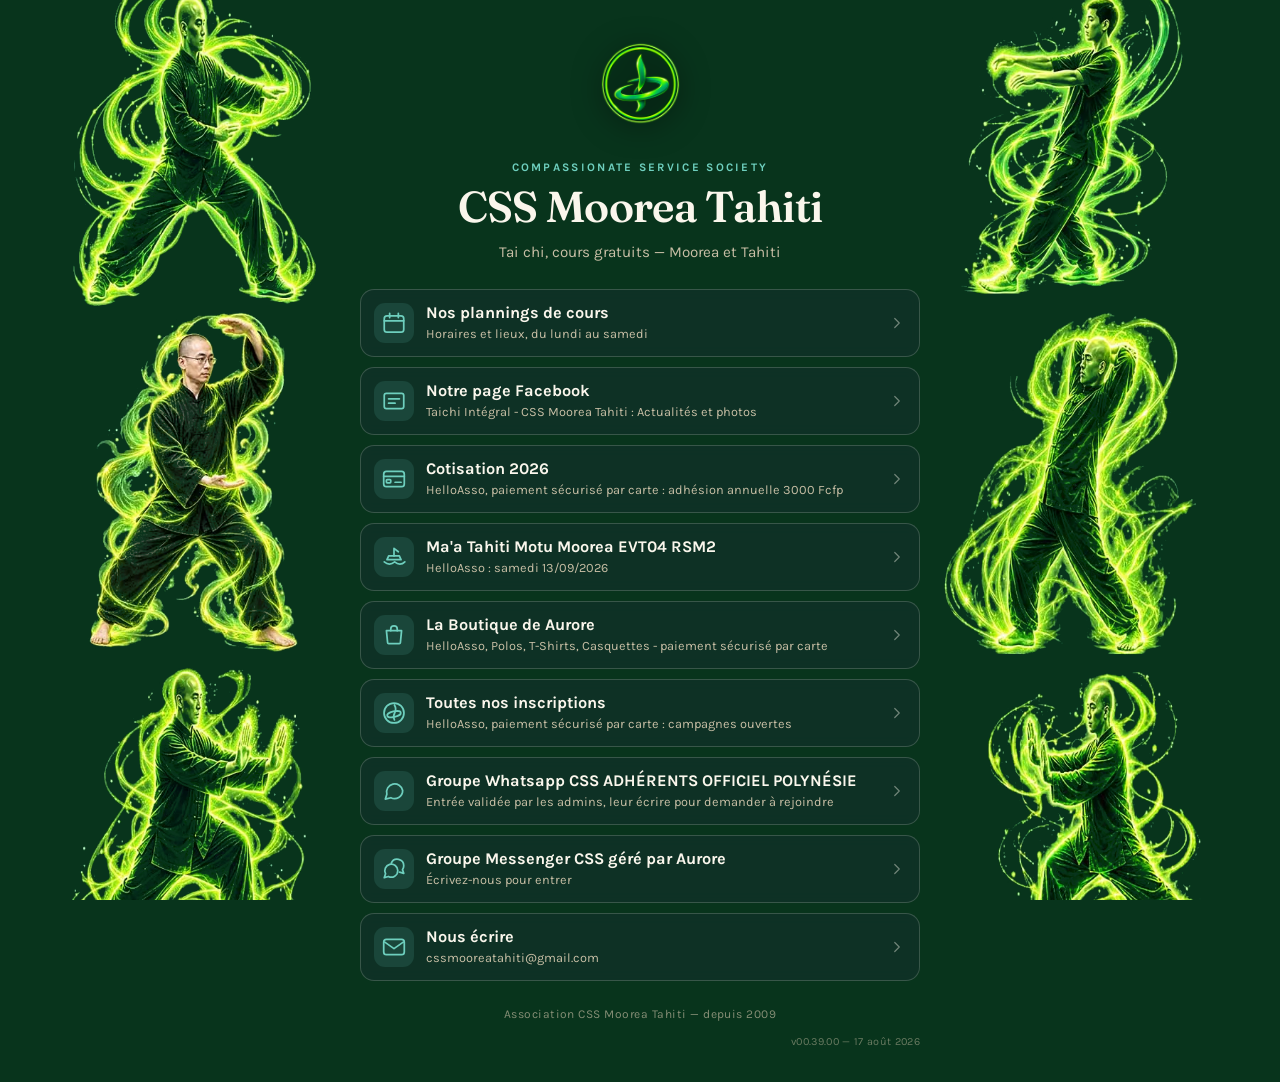
==== commit 72999893: "Add files via upload" ====
--- a/index.html
+++ b/index.html
@@ -1,5 +1,5 @@
 <!DOCTYPE html>
-<!-- index.html — portail CSS Moorea Tahiti — version 00.38.00 — 17 août 2026 -->
+<!-- index.html — portail CSS Moorea Tahiti — version 00.39.00 — 17 août 2026 -->
 <html lang="fr">
 <head>
 <meta charset="utf-8">
@@ -21,7 +21,7 @@
      exécuter le JavaScript, un texte posé par liens.js ne serait jamais vu.
      L'adresse de l'image DOIT être absolue, une adresse relative n'est pas
      résolue par ces robots.
-     L'image partage-00.38.00.jpg est neutre et publique : elle ne cite ni l'espace
+     L'image partage-00.39.00.jpg est neutre et publique : elle ne cite ni l'espace
      réservé ni le site de l'association, puisqu'un aperçu circule partout,
      y compris hors des adhérents. -->
 <meta property="og:type" content="website">
@@ -30,14 +30,14 @@
 <meta property="og:url" content="https://csstaichi.github.io/liens/">
 <meta property="og:title" content="CSS Moorea Tahiti — nos liens">
 <meta property="og:description" content="Tai chi, cours gratuits à Moorea et Tahiti. Actualités, adhésion, événements et conversations de l'association.">
-<meta property="og:image" content="https://csstaichi.github.io/liens/assets/partage-00.38.00.jpg">
+<meta property="og:image" content="https://csstaichi.github.io/liens/assets/partage-00.39.00.jpg">
 <meta property="og:image:width" content="1200">
 <meta property="og:image:height" content="630">
 <meta property="og:image:alt" content="La pile des boutons du portail : plannings, page Facebook, cotisation, boutique et inscriptions">
 <meta name="twitter:card" content="summary_large_image">
 <meta name="twitter:title" content="CSS Moorea Tahiti — nos liens">
 <meta name="twitter:description" content="Tai chi, cours gratuits à Moorea et Tahiti. Actualités, adhésion, événements et conversations de l'association.">
-<meta name="twitter:image" content="https://csstaichi.github.io/liens/assets/partage-00.38.00.jpg">
+<meta name="twitter:image" content="https://csstaichi.github.io/liens/assets/partage-00.39.00.jpg">
 
 <!-- Icône d'onglet et de raccourci sur l'écran d'accueil. -->
 <link rel="icon" type="image/png" href="assets/logo.png">
--- a/assets/polices.css
+++ b/assets/polices.css
@@ -1,4 +1,4 @@
-/* polices.css — portail CSS Moorea Tahiti — version 00.38.00 — 17 août 2026 */
+/* polices.css — portail CSS Moorea Tahiti — version 00.39.00 — 17 août 2026 */
 /* =====================================================================
    polices.css — polices auto-hébergées
    ---------------------------------------------------------------------
--- a/styles.css
+++ b/styles.css
@@ -1,6 +1,6 @@
 /* =====================================================================
    styles.css — portail de liens CSS Moorea Tahiti
-   Version 00.38.00 — 17 août 2026
+   Version 00.39.00 — 17 août 2026
    ---------------------------------------------------------------------
    Feuille unique, partagee par index.html et adherents.html.
    Concue en priorite pour le telephone : c'est sur telephone que le lien
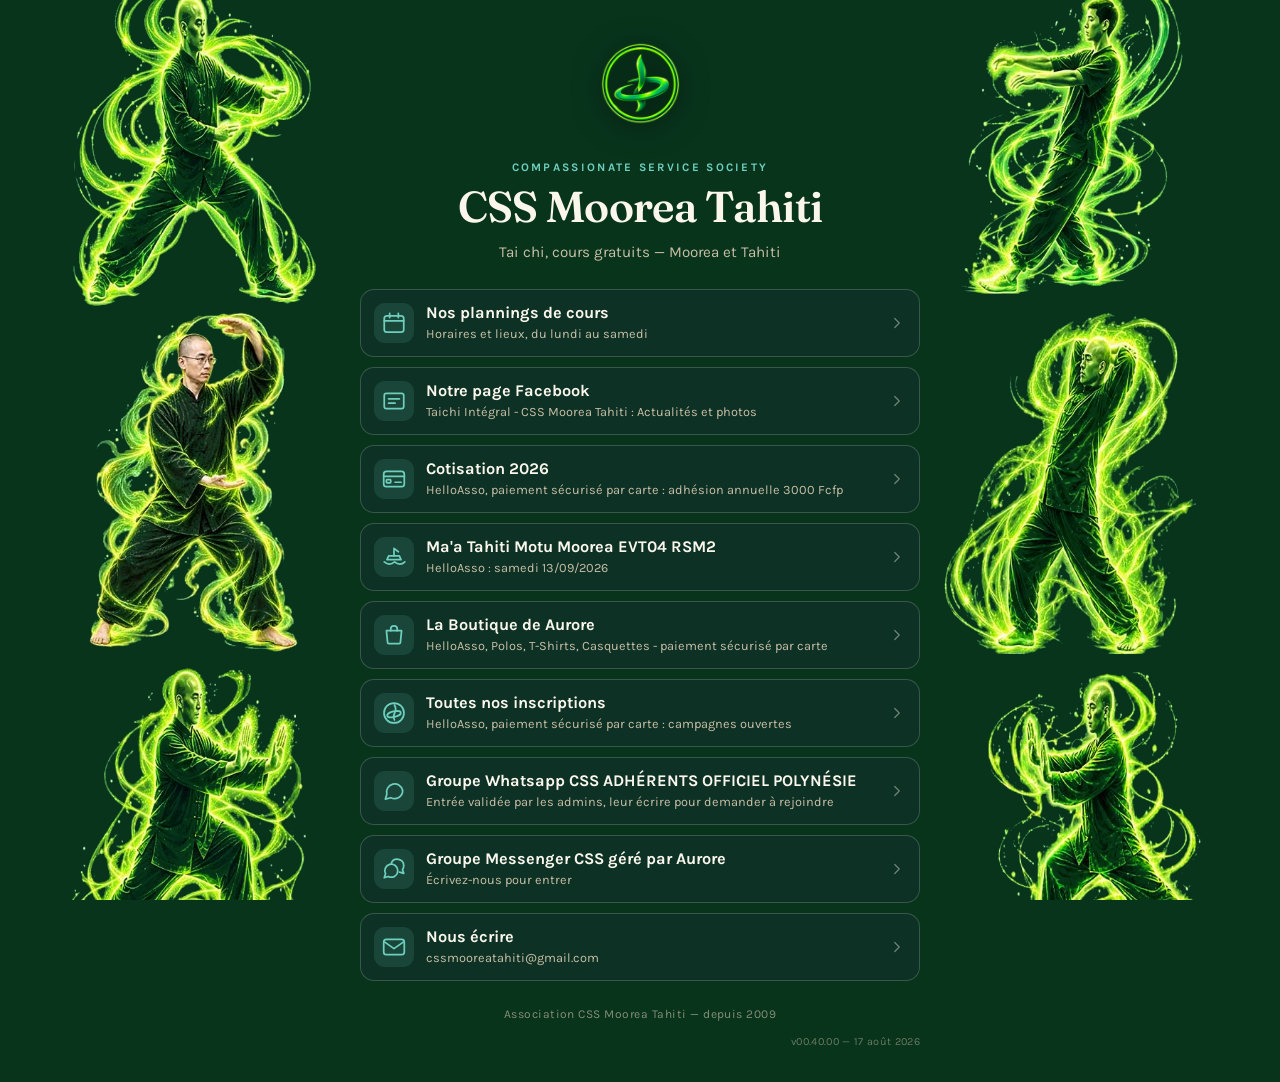
==== commit 516ee250: "Add files via upload" ====
--- a/index.html
+++ b/index.html
@@ -1,5 +1,5 @@
 <!DOCTYPE html>
-<!-- index.html — portail CSS Moorea Tahiti — version 00.39.00 — 17 août 2026 -->
+<!-- index.html — portail CSS Moorea Tahiti — version 00.40.00 — 18 août 2026 -->
 <html lang="fr">
 <head>
 <meta charset="utf-8">
@@ -21,7 +21,7 @@
      exécuter le JavaScript, un texte posé par liens.js ne serait jamais vu.
      L'adresse de l'image DOIT être absolue, une adresse relative n'est pas
      résolue par ces robots.
-     L'image partage-00.39.00.jpg est neutre et publique : elle ne cite ni l'espace
+     L'image partage-00.40.00.jpg est neutre et publique : elle ne cite ni l'espace
      réservé ni le site de l'association, puisqu'un aperçu circule partout,
      y compris hors des adhérents. -->
 <meta property="og:type" content="website">
@@ -30,14 +30,14 @@
 <meta property="og:url" content="https://csstaichi.github.io/liens/">
 <meta property="og:title" content="CSS Moorea Tahiti — nos liens">
 <meta property="og:description" content="Tai chi, cours gratuits à Moorea et Tahiti. Actualités, adhésion, événements et conversations de l'association.">
-<meta property="og:image" content="https://csstaichi.github.io/liens/assets/partage-00.39.00.jpg">
+<meta property="og:image" content="https://csstaichi.github.io/liens/assets/partage-00.40.00.jpg">
 <meta property="og:image:width" content="1200">
 <meta property="og:image:height" content="630">
 <meta property="og:image:alt" content="La pile des boutons du portail : plannings, page Facebook, cotisation, boutique et inscriptions">
 <meta name="twitter:card" content="summary_large_image">
 <meta name="twitter:title" content="CSS Moorea Tahiti — nos liens">
 <meta name="twitter:description" content="Tai chi, cours gratuits à Moorea et Tahiti. Actualités, adhésion, événements et conversations de l'association.">
-<meta name="twitter:image" content="https://csstaichi.github.io/liens/assets/partage-00.39.00.jpg">
+<meta name="twitter:image" content="https://csstaichi.github.io/liens/assets/partage-00.40.00.jpg">
 
 <!-- Icône d'onglet et de raccourci sur l'écran d'accueil. -->
 <link rel="icon" type="image/png" href="assets/logo.png">
--- a/assets/polices.css
+++ b/assets/polices.css
@@ -1,4 +1,4 @@
-/* polices.css — portail CSS Moorea Tahiti — version 00.39.00 — 17 août 2026 */
+/* polices.css — portail CSS Moorea Tahiti — version 00.40.00 — 18 août 2026 */
 /* =====================================================================
    polices.css — polices auto-hébergées
    ---------------------------------------------------------------------
--- a/styles.css
+++ b/styles.css
@@ -1,6 +1,6 @@
 /* =====================================================================
    styles.css — portail de liens CSS Moorea Tahiti
-   Version 00.39.00 — 17 août 2026
+   Version 00.40.00 — 18 août 2026
    ---------------------------------------------------------------------
    Feuille unique, partagee par index.html et adherents.html.
    Concue en priorite pour le telephone : c'est sur telephone que le lien
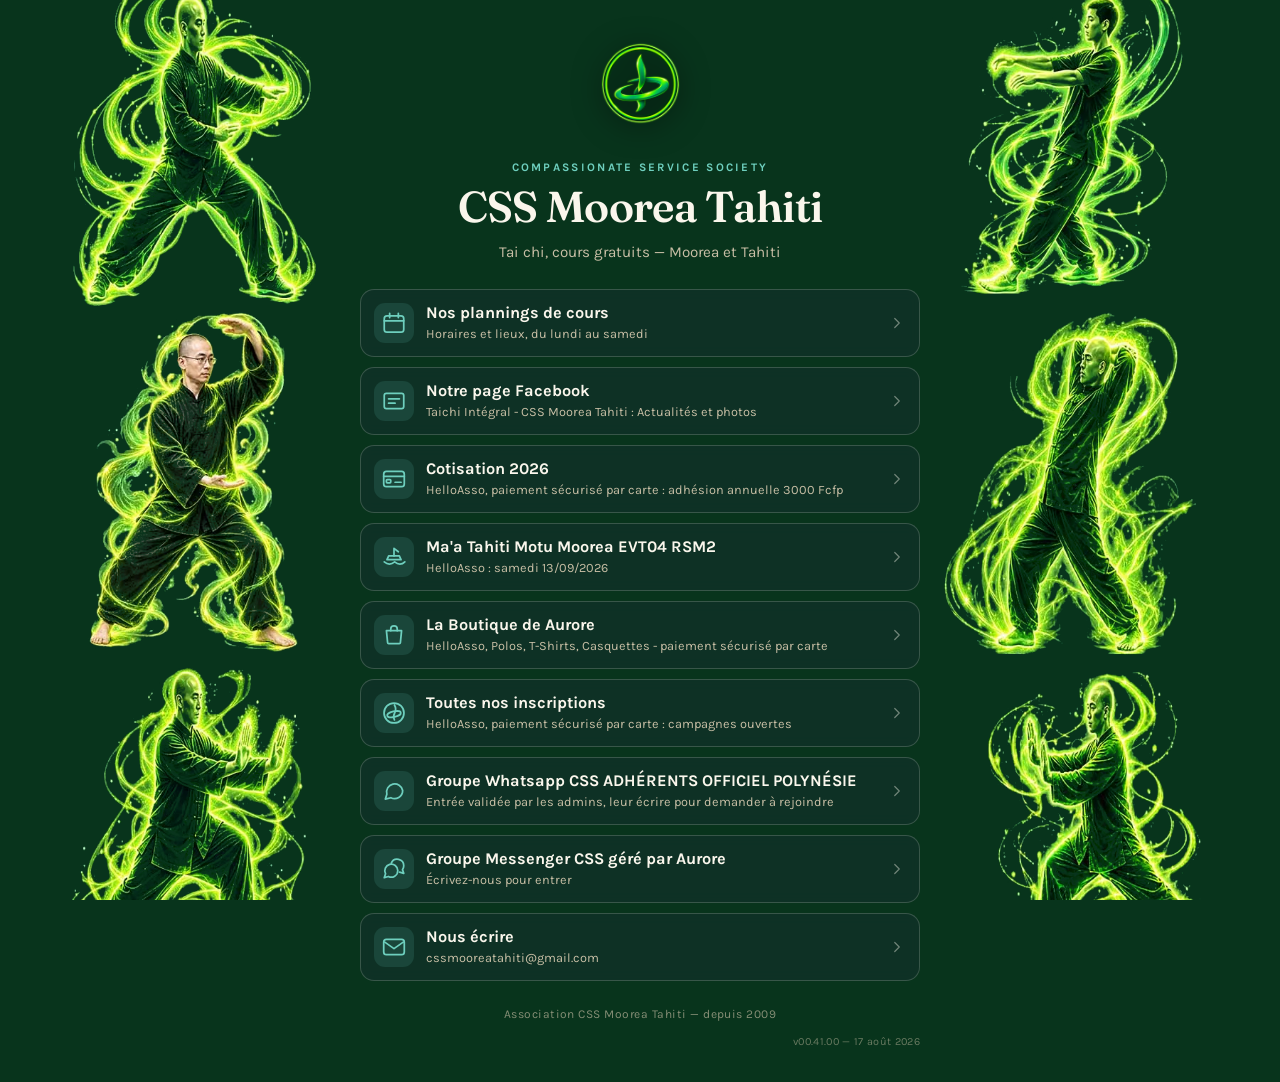
==== commit 6d1492cf: "Add files via upload" ====
--- a/index.html
+++ b/index.html
@@ -1,5 +1,5 @@
 <!DOCTYPE html>
-<!-- index.html — portail CSS Moorea Tahiti — version 00.40.00 — 18 août 2026 -->
+<!-- index.html — portail CSS Moorea Tahiti — version 00.41.00 — 18 août 2026 -->
 <html lang="fr">
 <head>
 <meta charset="utf-8">
@@ -21,7 +21,7 @@
      exécuter le JavaScript, un texte posé par liens.js ne serait jamais vu.
      L'adresse de l'image DOIT être absolue, une adresse relative n'est pas
      résolue par ces robots.
-     L'image partage-00.40.00.jpg est neutre et publique : elle ne cite ni l'espace
+     L'image partage-00.41.00.jpg est neutre et publique : elle ne cite ni l'espace
      réservé ni le site de l'association, puisqu'un aperçu circule partout,
      y compris hors des adhérents. -->
 <meta property="og:type" content="website">
@@ -30,14 +30,14 @@
 <meta property="og:url" content="https://csstaichi.github.io/liens/">
 <meta property="og:title" content="CSS Moorea Tahiti — nos liens">
 <meta property="og:description" content="Tai chi, cours gratuits à Moorea et Tahiti. Actualités, adhésion, événements et conversations de l'association.">
-<meta property="og:image" content="https://csstaichi.github.io/liens/assets/partage-00.40.00.jpg">
+<meta property="og:image" content="https://csstaichi.github.io/liens/assets/partage-00.41.00.jpg">
 <meta property="og:image:width" content="1200">
 <meta property="og:image:height" content="630">
 <meta property="og:image:alt" content="La pile des boutons du portail : plannings, page Facebook, cotisation, boutique et inscriptions">
 <meta name="twitter:card" content="summary_large_image">
 <meta name="twitter:title" content="CSS Moorea Tahiti — nos liens">
 <meta name="twitter:description" content="Tai chi, cours gratuits à Moorea et Tahiti. Actualités, adhésion, événements et conversations de l'association.">
-<meta name="twitter:image" content="https://csstaichi.github.io/liens/assets/partage-00.40.00.jpg">
+<meta name="twitter:image" content="https://csstaichi.github.io/liens/assets/partage-00.41.00.jpg">
 
 <!-- Icône d'onglet et de raccourci sur l'écran d'accueil. -->
 <link rel="icon" type="image/png" href="assets/logo.png">
--- a/assets/polices.css
+++ b/assets/polices.css
@@ -1,4 +1,4 @@
-/* polices.css — portail CSS Moorea Tahiti — version 00.40.00 — 18 août 2026 */
+/* polices.css — portail CSS Moorea Tahiti — version 00.41.00 — 18 août 2026 */
 /* =====================================================================
    polices.css — polices auto-hébergées
    ---------------------------------------------------------------------
--- a/styles.css
+++ b/styles.css
@@ -1,6 +1,6 @@
 /* =====================================================================
    styles.css — portail de liens CSS Moorea Tahiti
-   Version 00.40.00 — 18 août 2026
+   Version 00.41.00 — 18 août 2026
    ---------------------------------------------------------------------
    Feuille unique, partagee par index.html et adherents.html.
    Concue en priorite pour le telephone : c'est sur telephone que le lien
